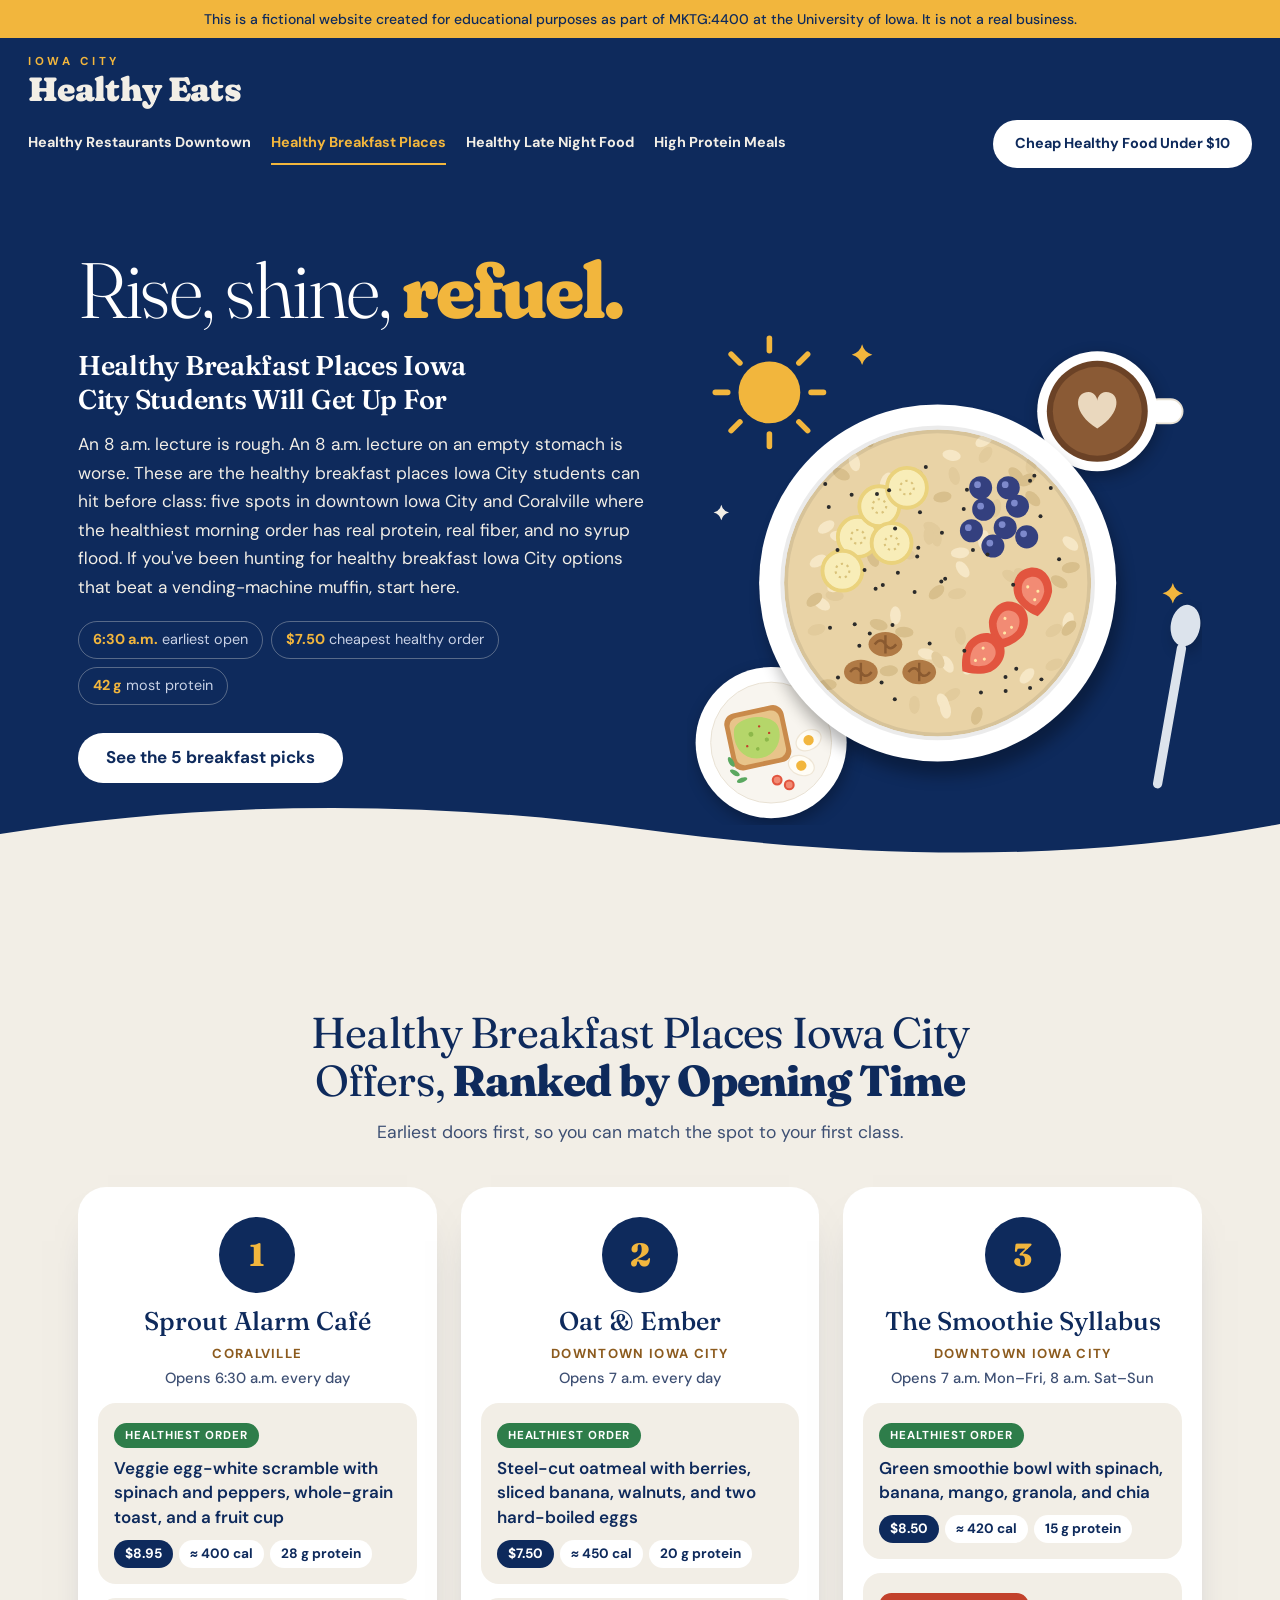
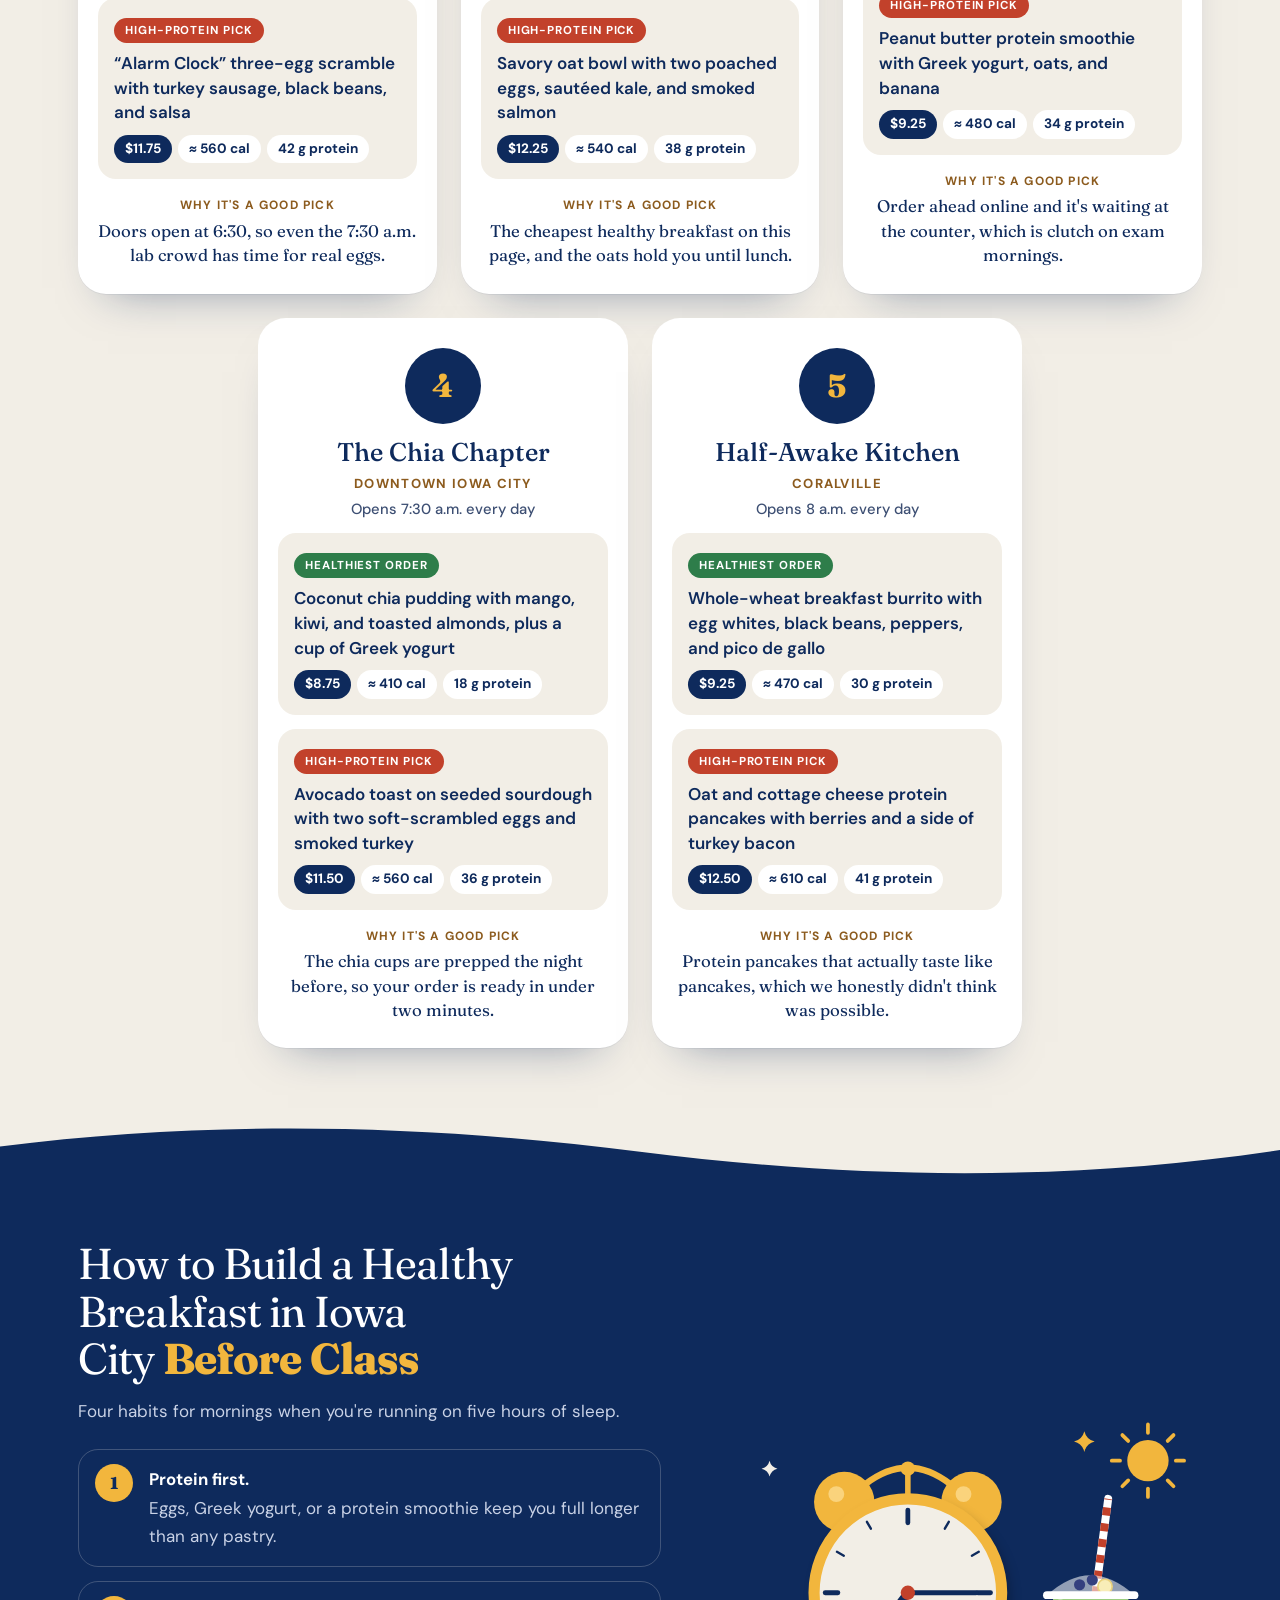
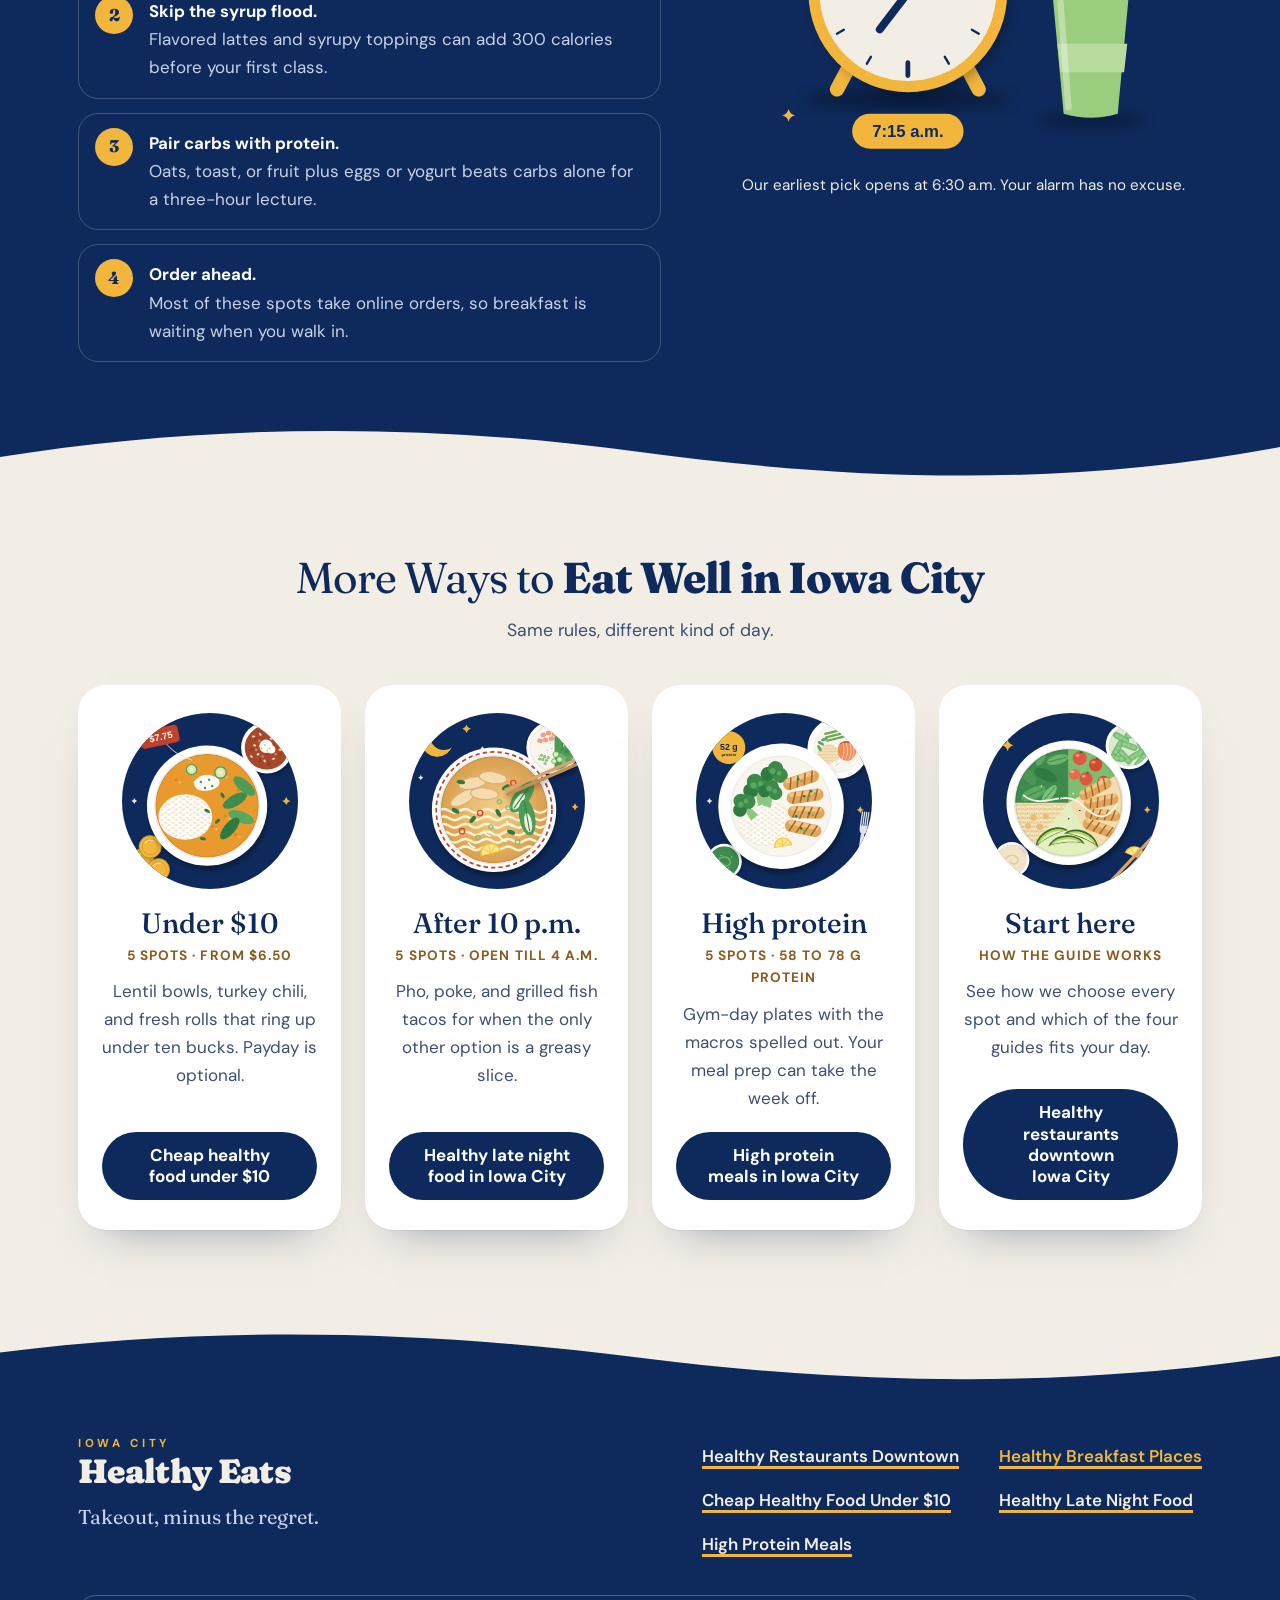
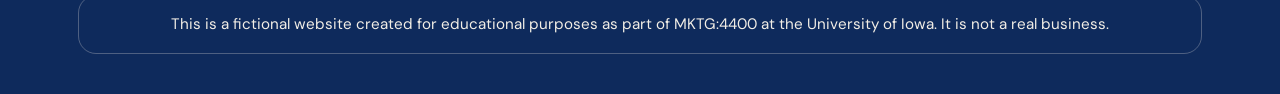
==== breakfast/index.html @ 813e93c5 "Add healthy breakfast guide as the site's fifth page Add /breakfast/, a guide to five new invented b" ====
<!DOCTYPE html>
<html lang="en">
<head>
  <meta charset="utf-8">
  <meta name="viewport" content="width=device-width, initial-scale=1">
  <title>Healthy Breakfast Places Iowa City: 5 Morning Picks</title>
  <meta name="description" content="Healthy breakfast places Iowa City students love: 5 downtown and Coralville spots with the healthiest morning order, price, calories, and a protein pick.">
  <link rel="canonical" href="https://r5ffi.github.io/breakfast/">
  <link rel="icon" href="../images/favicon.svg" type="image/svg+xml">
  <link rel="preconnect" href="https://fonts.googleapis.com">
  <link rel="preconnect" href="https://fonts.gstatic.com" crossorigin>
  <link rel="stylesheet" href="https://fonts.googleapis.com/css2?family=DM+Sans:opsz,wght@9..40,400..700&amp;family=Fraunces:opsz,wght,SOFT@9..144,300..900,0..100&amp;display=swap">
  <link rel="stylesheet" href="../css/style.css">
</head>
<body>
  <div class="notice" role="note">
    <div class="wrap">
      <p>This is a fictional website created for educational purposes as part of MKTG:4400 at the University of Iowa. It is not a real business.</p>
    </div>
  </div>

  <a class="skip-link" href="#main">Skip to main content</a>

  <header class="site-header">
    <div class="wrap wrap-wide header-inner">
      <div class="wordmark"><span class="wordmark-top">Iowa City</span> <span class="wordmark-main">Healthy Eats</span></div>
      <nav class="main-nav" aria-label="Main">
        <ul>
          <li><a href="../">Healthy Restaurants Downtown</a></li>
          <li><a href="./" aria-current="page">Healthy Breakfast Places</a></li>
          <li><a href="../late-night/">Healthy Late Night Food</a></li>
          <li><a href="../high-protein/">High Protein Meals</a></li>
          <li class="nav-cta"><a href="../under-10/">Cheap Healthy Food Under $10</a></li>
        </ul>
      </nav>
    </div>
  </header>

  <main id="main">
    <section class="hero">
      <div class="wrap hero-grid">
        <div>
          <div class="punch">Rise, shine, <strong>refuel.</strong></div>
          <h1>Healthy Breakfast Places Iowa City Students Will Get Up For</h1>
          <p class="lede">An 8 a.m. lecture is rough. An 8 a.m. lecture on an empty stomach is worse. These are the healthy breakfast places Iowa City students can hit before class: five spots in downtown Iowa City and Coralville where the healthiest morning order has real protein, real fiber, and no syrup flood. If you've been hunting for healthy breakfast Iowa City options that beat a vending-machine muffin, start here.</p>
          <ul class="glance">
            <li><strong>6:30 a.m.</strong> earliest open</li>
            <li><strong>$7.50</strong> cheapest healthy order</li>
            <li><strong>42 g</strong> most protein</li>
          </ul>
          <a class="btn btn-light" href="#picks">See the 5 breakfast picks</a>
        </div>
        <div class="hero-art">
          <img src="../images/breakfast-oat-bowl.svg" width="600" height="600" alt="Illustrated oatmeal bowl topped with blueberries, banana, and strawberries next to avocado toast and a latte, a typical order at healthy breakfast places in Iowa City">
        </div>
      </div>
    </section>

    <section class="section" id="picks" aria-labelledby="list-title">
      <div class="wrap">
        <div class="section-head">
          <h2 id="list-title">Healthy Breakfast Places Iowa City Offers, <span>Ranked by Opening Time</span></h2>
          <p>Earliest doors first, so you can match the spot to your first class.</p>
        </div>
        <ol class="spots" role="list">
          <li>
            <article class="spot" id="sprout-alarm-cafe">
              <div class="spot-top">
                <span class="spot-rank" aria-hidden="true">1</span>
                <h3>Sprout Alarm Caf&eacute;</h3>
                <p class="spot-where">Coralville</p>
                <p class="spot-hours">Opens 6:30 a.m. every day</p>
              </div>
              <div class="order">
                <p class="order-label">Healthiest order</p>
                <p class="order-name">Veggie egg-white scramble with spinach and peppers, whole-grain toast, and a fruit cup</p>
                <ul class="stats">
                  <li class="price">$8.95</li>
                  <li>&asymp; 400 cal</li>
                  <li>28 g protein</li>
                </ul>
              </div>
              <div class="order order-protein">
                <p class="order-label">High-protein pick</p>
                <p class="order-name">&ldquo;Alarm Clock&rdquo; three-egg scramble with turkey sausage, black beans, and salsa</p>
                <ul class="stats">
                  <li class="price">$11.75</li>
                  <li>&asymp; 560 cal</li>
                  <li>42 g protein</li>
                </ul>
              </div>
              <p class="spot-why"><strong>Why it's a good pick</strong> Doors open at 6:30, so even the 7:30 a.m. lab crowd has time for real eggs.</p>
            </article>
          </li>
          <li>
            <article class="spot" id="oat-and-ember">
              <div class="spot-top">
                <span class="spot-rank" aria-hidden="true">2</span>
                <h3>Oat &amp; Ember</h3>
                <p class="spot-where">Downtown Iowa City</p>
                <p class="spot-hours">Opens 7 a.m. every day</p>
              </div>
              <div class="order">
                <p class="order-label">Healthiest order</p>
                <p class="order-name">Steel-cut oatmeal with berries, sliced banana, walnuts, and two hard-boiled eggs</p>
                <ul class="stats">
                  <li class="price">$7.50</li>
                  <li>&asymp; 450 cal</li>
                  <li>20 g protein</li>
                </ul>
              </div>
              <div class="order order-protein">
                <p class="order-label">High-protein pick</p>
                <p class="order-name">Savory oat bowl with two poached eggs, saut&eacute;ed kale, and smoked salmon</p>
                <ul class="stats">
                  <li class="price">$12.25</li>
                  <li>&asymp; 540 cal</li>
                  <li>38 g protein</li>
                </ul>
              </div>
              <p class="spot-why"><strong>Why it's a good pick</strong> The cheapest healthy breakfast on this page, and the oats hold you until lunch.</p>
            </article>
          </li>
          <li>
            <article class="spot" id="the-smoothie-syllabus">
              <div class="spot-top">
                <span class="spot-rank" aria-hidden="true">3</span>
                <h3>The Smoothie Syllabus</h3>
                <p class="spot-where">Downtown Iowa City</p>
                <p class="spot-hours">Opens 7 a.m. Mon&ndash;Fri, 8 a.m. Sat&ndash;Sun</p>
              </div>
              <div class="order">
                <p class="order-label">Healthiest order</p>
                <p class="order-name">Green smoothie bowl with spinach, banana, mango, granola, and chia</p>
                <ul class="stats">
                  <li class="price">$8.50</li>
                  <li>&asymp; 420 cal</li>
                  <li>15 g protein</li>
                </ul>
              </div>
              <div class="order order-protein">
                <p class="order-label">High-protein pick</p>
                <p class="order-name">Peanut butter protein smoothie with Greek yogurt, oats, and banana</p>
                <ul class="stats">
                  <li class="price">$9.25</li>
                  <li>&asymp; 480 cal</li>
                  <li>34 g protein</li>
                </ul>
              </div>
              <p class="spot-why"><strong>Why it's a good pick</strong> Order ahead online and it's waiting at the counter, which is clutch on exam mornings.</p>
            </article>
          </li>
          <li>
            <article class="spot" id="the-chia-chapter">
              <div class="spot-top">
                <span class="spot-rank" aria-hidden="true">4</span>
                <h3>The Chia Chapter</h3>
                <p class="spot-where">Downtown Iowa City</p>
                <p class="spot-hours">Opens 7:30 a.m. every day</p>
              </div>
              <div class="order">
                <p class="order-label">Healthiest order</p>
                <p class="order-name">Coconut chia pudding with mango, kiwi, and toasted almonds, plus a cup of Greek yogurt</p>
                <ul class="stats">
                  <li class="price">$8.75</li>
                  <li>&asymp; 410 cal</li>
                  <li>18 g protein</li>
                </ul>
              </div>
              <div class="order order-protein">
                <p class="order-label">High-protein pick</p>
                <p class="order-name">Avocado toast on seeded sourdough with two soft-scrambled eggs and smoked turkey</p>
                <ul class="stats">
                  <li class="price">$11.50</li>
                  <li>&asymp; 560 cal</li>
                  <li>36 g protein</li>
                </ul>
              </div>
              <p class="spot-why"><strong>Why it's a good pick</strong> The chia cups are prepped the night before, so your order is ready in under two minutes.</p>
            </article>
          </li>
          <li>
            <article class="spot" id="half-awake-kitchen">
              <div class="spot-top">
                <span class="spot-rank" aria-hidden="true">5</span>
                <h3>Half-Awake Kitchen</h3>
                <p class="spot-where">Coralville</p>
                <p class="spot-hours">Opens 8 a.m. every day</p>
              </div>
              <div class="order">
                <p class="order-label">Healthiest order</p>
                <p class="order-name">Whole-wheat breakfast burrito with egg whites, black beans, peppers, and pico de gallo</p>
                <ul class="stats">
                  <li class="price">$9.25</li>
                  <li>&asymp; 470 cal</li>
                  <li>30 g protein</li>
                </ul>
              </div>
              <div class="order order-protein">
                <p class="order-label">High-protein pick</p>
                <p class="order-name">Oat and cottage cheese protein pancakes with berries and a side of turkey bacon</p>
                <ul class="stats">
                  <li class="price">$12.50</li>
                  <li>&asymp; 610 cal</li>
                  <li>41 g protein</li>
                </ul>
              </div>
              <p class="spot-why"><strong>Why it's a good pick</strong> Protein pancakes that actually taste like pancakes, which we honestly didn't think was possible.</p>
            </article>
          </li>
        </ol>
      </div>
    </section>

    <section class="section section-navy" aria-labelledby="tips-title">
      <div class="wrap tips-grid">
        <div>
          <h2 id="tips-title">How to Build a Healthy Breakfast in Iowa City <span>Before Class</span></h2>
          <p>Four habits for mornings when you're running on five hours of sleep.</p>
          <ol class="tip-list">
            <li><strong>Protein first.</strong> Eggs, Greek yogurt, or a protein smoothie keep you full longer than any pastry.</li>
            <li><strong>Skip the syrup flood.</strong> Flavored lattes and syrupy toppings can add 300 calories before your first class.</li>
            <li><strong>Pair carbs with protein.</strong> Oats, toast, or fruit plus eggs or yogurt beats carbs alone for a three-hour lecture.</li>
            <li><strong>Order ahead.</strong> Most of these spots take online orders, so breakfast is waiting when you walk in.</li>
          </ol>
        </div>
        <figure class="tips-art">
          <img src="../images/breakfast-alarm-clock.svg" width="600" height="450" alt="Illustrated alarm clock reading 7:15 a.m. next to a green smoothie, showing that a healthy breakfast in Iowa City fits before an early class">
          <figcaption>Our earliest pick opens at 6:30 a.m. Your alarm has no excuse.</figcaption>
        </figure>
      </div>
    </section>

    <section class="section" aria-labelledby="more-title">
      <div class="wrap">
        <div class="section-head">
          <h2 id="more-title">More Ways to <span>Eat Well in Iowa City</span></h2>
          <p>Same rules, different kind of day.</p>
        </div>
        <ul class="card-row">
          <li class="place-card">
            <div class="card-circle"><img src="../images/under-10-lentil-bowl.svg" width="600" height="600" alt="Illustrated red lentil bowl and turkey chili with a $7.75 price tag, from the guide to cheap healthy food in Iowa City"></div>
            <h3>Under $10</h3>
            <p class="place-detail">5 spots &middot; from $6.50</p>
            <p>Lentil bowls, turkey chili, and fresh rolls that ring up under ten bucks. Payday is optional.</p>
            <a class="btn btn-navy" href="../under-10/">Cheap healthy food under $10</a>
          </li>
          <li class="place-card">
            <div class="card-circle"><img src="../images/late-night-pho-bowl.svg" width="600" height="600" alt="Illustrated bowl of chicken pho under a crescent moon, from the guide to healthy late night food in Iowa City"></div>
            <h3>After 10 p.m.</h3>
            <p class="place-detail">5 spots &middot; open till 4 a.m.</p>
            <p>Pho, poke, and grilled fish tacos for when the only other option is a greasy slice.</p>
            <a class="btn btn-navy" href="../late-night/">Healthy late night food in Iowa City</a>
          </li>
          <li class="place-card">
            <div class="card-circle"><img src="../images/high-protein-chicken-plate.svg" width="600" height="600" alt="Illustrated plate of grilled chicken, rice, and broccoli, from the guide to high protein meals in Iowa City"></div>
            <h3>High protein</h3>
            <p class="place-detail">5 spots &middot; 58 to 78 g protein</p>
            <p>Gym-day plates with the macros spelled out. Your meal prep can take the week off.</p>
            <a class="btn btn-navy" href="../high-protein/">High protein meals in Iowa City</a>
          </li>
          <li class="place-card">
            <div class="card-circle"><img src="../images/home-healthy-bowls.svg" width="600" height="600" alt="Illustrated grain bowl with greens, grilled chicken, and avocado, from the guide to healthy restaurants downtown Iowa City"></div>
            <h3>Start here</h3>
            <p class="place-detail">How the guide works</p>
            <p>See how we choose every spot and which of the four guides fits your day.</p>
            <a class="btn btn-navy" href="../">Healthy restaurants downtown Iowa City</a>
          </li>
        </ul>
      </div>
    </section>
  </main>

  <footer class="site-footer">
    <div class="wrap">
      <div class="footer-top">
        <div>
          <div class="wordmark"><span class="wordmark-top">Iowa City</span> <span class="wordmark-main">Healthy Eats</span></div>
          <p class="footer-tagline">Takeout, minus the regret.</p>
        </div>
        <nav class="footer-nav" aria-label="Footer">
          <ul>
            <li><a href="../">Healthy Restaurants Downtown</a></li>
            <li><a href="./" aria-current="page">Healthy Breakfast Places</a></li>
            <li><a href="../under-10/">Cheap Healthy Food Under $10</a></li>
            <li><a href="../late-night/">Healthy Late Night Food</a></li>
            <li><a href="../high-protein/">High Protein Meals</a></li>
          </ul>
        </nav>
      </div>
      <p class="footer-notice">This is a fictional website created for educational purposes as part of MKTG:4400 at the University of Iowa. It is not a real business.</p>
    </div>
  </footer>
</body>
</html>
---- css/style.css ----
/* Iowa City Healthy Eats: one shared stylesheet for every page */

:root {
  --navy: #0E2A5C;
  --navy-hover: #1B3F7E;
  --cream: #F2EEE6;
  --white: #FFFFFF;
  --gold: #F2B63D;
  --tan: #8C5B1E;
  --green: #2E7D4A;
  --tomato: #C2412B;
  --ink-soft: #3D4F73;
  --on-navy-soft: #C9D2E6;
  --serif: "Fraunces", Georgia, "Times New Roman", serif;
  --sans: "DM Sans", system-ui, -apple-system, "Segoe UI", Roboto, Arial, sans-serif;
  --wave: clamp(28px, 5vw, 64px);
  --overlap: clamp(48px, 8vw, 110px);
  --card-shadow: 0 1px 0 rgba(14, 42, 92, 0.06), 0 24px 44px -30px rgba(14, 42, 92, 0.5);
  --wave-down: url("data:image/svg+xml,%3Csvg xmlns='http://www.w3.org/2000/svg' viewBox='0 0 1440 80' preserveAspectRatio='none'%3E%3Cpath d='M0 46 C240 6 480 6 720 40 S1200 82 1440 34 V80 H0 Z'/%3E%3C/svg%3E");
  --wave-up: url("data:image/svg+xml,%3Csvg xmlns='http://www.w3.org/2000/svg' viewBox='0 0 1440 80' preserveAspectRatio='none'%3E%3Cpath d='M0 0 H1440 V40 C1200 78 960 74 720 42 S240 4 0 36 Z'/%3E%3C/svg%3E");
  color-scheme: light;
}

*,
*::before,
*::after {
  box-sizing: border-box;
}

html {
  -webkit-text-size-adjust: 100%;
  text-size-adjust: 100%;
  scroll-behavior: smooth;
}

body {
  margin: 0;
  background: var(--cream);
  color: var(--navy);
  font-family: var(--sans);
  font-size: 1.0625rem;
  line-height: 1.65;
  overflow-wrap: break-word;
}

img {
  display: block;
  max-width: 100%;
  height: auto;
}

a {
  color: var(--navy);
  text-decoration-color: var(--gold);
  text-decoration-thickness: 3px;
  text-underline-offset: 4px;
}

:focus-visible {
  outline: 3px solid var(--navy);
  outline-offset: 3px;
  border-radius: 8px;
}

.site-header :focus-visible,
.hero :focus-visible,
.section-navy :focus-visible,
.site-footer :focus-visible {
  outline-color: var(--gold);
}

h1,
h2,
h3 {
  margin: 0;
  text-wrap: balance;
}

h2 {
  margin-bottom: 14px;
  font-family: var(--serif);
  font-size: clamp(1.85rem, 3.8vw, 2.7rem);
  font-weight: 400;
  line-height: 1.1;
  letter-spacing: -0.02em;
}

h2 span {
  font-weight: 800;
}

p {
  margin: 0 0 1rem;
}

.wrap {
  width: 100%;
  max-width: 1180px;
  margin: 0 auto;
  padding: 0 16px;
}

.wrap-wide {
  max-width: 1400px;
}

@media (min-width: 640px) {
  .wrap {
    padding: 0 28px;
  }
}

.skip-link {
  position: absolute;
  top: -200px;
  left: 16px;
  z-index: 10;
  padding: 10px 18px;
  border-radius: 999px;
  background: var(--white);
  color: var(--navy);
  font-weight: 700;
  text-decoration: none;
}

.skip-link:focus {
  top: 12px;
}

/* Fictional-site notice */

.notice {
  background: var(--gold);
  color: var(--navy);
}

.notice p {
  margin: 0;
  padding: 9px 0;
  font-size: 0.875rem;
  font-weight: 500;
  line-height: 1.45;
  text-align: center;
}

/* Header: wordmark, simple menu, one standout button */

.site-header {
  background: var(--navy);
  color: var(--cream);
}

.header-inner {
  display: flex;
  flex-wrap: wrap;
  align-items: center;
  justify-content: space-between;
  gap: 14px 32px;
  padding-top: 18px;
  padding-bottom: 18px;
}

.wordmark {
  display: flex;
  flex-direction: column;
  line-height: 1;
}

.wordmark-top {
  margin-bottom: 5px;
  color: var(--gold);
  font-size: 0.72rem;
  font-weight: 700;
  letter-spacing: 0.32em;
  text-transform: uppercase;
}

.wordmark-main {
  color: var(--cream);
  font-family: var(--serif);
  font-size: clamp(1.75rem, 3.6vw, 2.1rem);
  font-weight: 900;
  font-variation-settings: "SOFT" 100;
  letter-spacing: -0.02em;
}

.main-nav {
  flex: 1 1 auto;
}

.main-nav ul {
  display: flex;
  flex-wrap: wrap;
  align-items: center;
  gap: 4px 20px;
  margin: 0;
  padding: 0;
  list-style: none;
}

.main-nav a {
  display: inline-block;
  padding: 8px 0;
  border-bottom: 2px solid transparent;
  color: var(--cream);
  font-size: 0.9rem;
  font-weight: 700;
  text-decoration: none;
}

.main-nav .nav-cta {
  margin-left: auto;
}

.main-nav a:hover,
.main-nav a[aria-current="page"] {
  border-bottom-color: var(--gold);
  color: var(--gold);
}

.main-nav .nav-cta a {
  padding: 12px 22px;
  border: 0;
  border-radius: 999px;
  background: var(--white);
  color: var(--navy);
}

.main-nav .nav-cta a:hover,
.main-nav .nav-cta a[aria-current="page"] {
  background: var(--gold);
  color: var(--navy);
}

@media (max-width: 639px) {
  .main-nav {
    width: 100%;
  }

  .main-nav ul {
    display: grid;
    grid-template-columns: repeat(2, minmax(0, 1fr));
    gap: 0 16px;
  }

  .main-nav a {
    font-size: 0.88rem;
    line-height: 1.3;
  }

  .main-nav .nav-cta {
    grid-column: 1 / -1;
    margin-top: 8px;
    margin-left: 0;
  }

  .main-nav .nav-cta a {
    display: block;
    text-align: center;
  }
}

/* Buttons */

.btn {
  display: inline-flex;
  align-items: center;
  justify-content: center;
  min-height: 50px;
  padding: 13px 28px;
  border-radius: 999px;
  font-weight: 700;
  line-height: 1.25;
  text-align: center;
  text-decoration: none;
  text-wrap: balance;
  transition: transform 0.15s ease, background-color 0.15s ease;
}

.btn:hover {
  transform: translateY(-2px);
}

.btn-light {
  background: var(--white);
  color: var(--navy);
}

.btn-light:hover {
  background: var(--gold);
  color: var(--navy);
}

.btn-navy {
  background: var(--navy);
  color: var(--white);
}

.btn-navy:hover {
  background: var(--navy-hover);
  color: var(--white);
}

/* Navy bands with wavy edges */

.hero,
.section-navy,
.site-footer {
  position: relative;
  background: var(--navy);
  color: var(--cream);
}

.hero::after,
.section-navy::after,
.section-navy::before,
.site-footer::before {
  content: "";
  position: absolute;
  right: 0;
  left: 0;
  height: calc(var(--wave) + 4px);
  background: var(--cream);
  pointer-events: none;
}

.hero::after,
.section-navy::after {
  bottom: -4px;
  -webkit-mask: var(--wave-down) center bottom / 100% 100% no-repeat;
  mask: var(--wave-down) center bottom / 100% 100% no-repeat;
}

.section-navy::before,
.site-footer::before {
  top: -4px;
  -webkit-mask: var(--wave-up) center top / 100% 100% no-repeat;
  mask: var(--wave-up) center top / 100% 100% no-repeat;
}

/* Hero */

.hero {
  padding: 40px 0 calc(var(--wave) + 12px);
}

.hero-grid {
  display: grid;
  gap: 28px;
  align-items: center;
}

@media (min-width: 900px) {
  .hero {
    padding-top: 64px;
  }

  .hero-grid {
    grid-template-columns: minmax(0, 1.05fr) minmax(0, 0.95fr);
    gap: 40px;
  }
}

.punch {
  margin-bottom: 18px;
  color: var(--white);
  font-family: var(--serif);
  font-size: clamp(2.6rem, 7vw, 4.9rem);
  font-weight: 300;
  line-height: 1.02;
  letter-spacing: -0.03em;
}

.punch strong {
  color: var(--gold);
  font-weight: 800;
  font-variation-settings: "SOFT" 100;
}

.hero h1 {
  margin-bottom: 14px;
  color: var(--white);
  font-family: var(--serif);
  font-size: clamp(1.3rem, 2.4vw, 1.7rem);
  font-weight: 600;
  line-height: 1.25;
  letter-spacing: -0.01em;
}

.lede {
  max-width: 60ch;
  color: var(--cream);
  font-size: 1.08rem;
}

.glance {
  display: flex;
  flex-wrap: wrap;
  gap: 8px;
  margin: 20px 0 28px;
  padding: 0;
  list-style: none;
}

.glance li {
  padding: 6px 14px;
  border: 1px solid rgba(242, 238, 230, 0.32);
  border-radius: 999px;
  color: var(--on-navy-soft);
  font-size: 0.9rem;
}

.glance strong {
  color: var(--gold);
}

.hero-art {
  position: relative;
  z-index: 2;
  margin-bottom: calc(-1 * var(--overlap));
}

.hero-art img {
  width: 100%;
  max-width: 560px;
  margin: 0 auto;
}

.hero + .section {
  padding-top: calc(48px + var(--overlap));
}

/* Sections */

.section {
  padding: 72px 0;
}

.section-navy {
  padding: calc(var(--wave) + 56px) 0;
}

.section-head {
  max-width: 780px;
  margin: 0 auto 40px;
  text-align: center;
}

.section-head p {
  margin: 0;
  color: var(--ink-soft);
  font-size: 1.1rem;
}

.section-navy h2 {
  color: var(--white);
}

.section-navy h2 span {
  color: var(--gold);
}

.section-navy .section-head p,
.section-navy p {
  color: var(--on-navy-soft);
}

/* Location-style cards */

.card-row,
.spots {
  display: flex;
  flex-wrap: wrap;
  justify-content: center;
  gap: 24px;
  margin: 0;
  padding: 0;
  list-style: none;
}

.place-card {
  display: flex;
  flex: 1 1 240px;
  flex-direction: column;
  align-items: center;
  max-width: 340px;
  padding: 28px 24px 30px;
  border-radius: 28px;
  background: var(--white);
  text-align: center;
  box-shadow: var(--card-shadow);
}

.card-circle {
  width: 176px;
  height: 176px;
  margin-bottom: 18px;
  overflow: hidden;
  border-radius: 50%;
  background: var(--navy);
}

.card-circle img {
  width: 100%;
  height: 100%;
  object-fit: cover;
}

.place-card h3 {
  font-family: var(--serif);
  font-size: 1.75rem;
  font-weight: 500;
  line-height: 1.15;
}

.place-detail {
  margin: 6px 0 0;
  color: var(--tan);
  font-size: 0.85rem;
  font-weight: 700;
  letter-spacing: 0.08em;
  text-transform: uppercase;
}

.place-card p:not(.place-detail) {
  margin: 10px 0 20px;
  color: var(--ink-soft);
}

.place-card .btn {
  margin-top: auto;
}

/* Restaurant cards */

.spots > li {
  display: flex;
  flex: 1 1 300px;
  max-width: 370px;
}

.spot {
  display: flex;
  flex-direction: column;
  gap: 14px;
  width: 100%;
  padding: 30px 20px 26px;
  border-radius: 28px;
  background: var(--white);
  box-shadow: var(--card-shadow);
}

.spot-top {
  display: flex;
  flex-direction: column;
  align-items: center;
  text-align: center;
}

.spot-rank {
  display: grid;
  place-items: center;
  width: 76px;
  height: 76px;
  margin-bottom: 14px;
  border-radius: 50%;
  background: var(--navy);
  color: var(--gold);
  font-family: var(--serif);
  font-size: 2rem;
  font-weight: 800;
  line-height: 1;
}

.spot h3 {
  font-family: var(--serif);
  font-size: 1.6rem;
  font-weight: 500;
  line-height: 1.15;
}

.spot-where {
  margin: 6px 0 0;
  color: var(--tan);
  font-size: 0.82rem;
  font-weight: 700;
  letter-spacing: 0.1em;
  text-transform: uppercase;
}

.spot-hours {
  margin: 4px 0 0;
  color: var(--ink-soft);
  font-size: 0.92rem;
  font-weight: 500;
  line-height: 1.4;
}

.order {
  padding: 16px;
  border-radius: 18px;
  background: var(--cream);
}

.order-label {
  display: inline-block;
  margin: 0 0 8px;
  padding: 3px 11px;
  border-radius: 999px;
  background: var(--green);
  color: var(--white);
  font-size: 0.72rem;
  font-weight: 700;
  letter-spacing: 0.08em;
  text-transform: uppercase;
}

.order-protein .order-label {
  background: var(--tomato);
}

.order-name {
  margin: 0 0 10px;
  font-weight: 600;
  line-height: 1.45;
}

.stats {
  display: flex;
  flex-wrap: wrap;
  gap: 6px;
  margin: 0;
  padding: 0;
  list-style: none;
}

.stats li {
  padding: 3px 11px;
  border-radius: 999px;
  background: var(--white);
  font-size: 0.85rem;
  font-weight: 700;
  white-space: nowrap;
}

.stats .price {
  background: var(--navy);
  color: var(--white);
}

.spot-why {
  margin: 4px 0 0;
  font-family: var(--serif);
  font-size: 1.05rem;
  line-height: 1.45;
  text-align: center;
}

.spot-why strong {
  display: block;
  margin-bottom: 4px;
  color: var(--tan);
  font-family: var(--sans);
  font-size: 0.75rem;
  letter-spacing: 0.1em;
  text-transform: uppercase;
}

/* Home: steps */

.steps {
  display: grid;
  gap: 18px;
  margin: 0;
  padding: 0;
  list-style: none;
  counter-reset: step;
}

@media (min-width: 720px) {
  .steps {
    grid-template-columns: repeat(2, minmax(0, 1fr));
  }
}

@media (min-width: 1080px) {
  .steps {
    grid-template-columns: repeat(4, minmax(0, 1fr));
  }
}

.steps li {
  padding: 26px 22px;
  border: 1px solid rgba(242, 238, 230, 0.22);
  border-radius: 24px;
  color: var(--on-navy-soft);
  counter-increment: step;
}

.steps li::before {
  content: "0" counter(step);
  display: block;
  margin-bottom: 12px;
  color: var(--gold);
  font-family: var(--serif);
  font-size: 2.6rem;
  font-weight: 800;
  line-height: 1;
}

.step-title {
  display: block;
  margin-bottom: 6px;
  color: var(--white);
  font-family: var(--serif);
  font-size: 1.3rem;
  font-weight: 600;
  line-height: 1.25;
}

/* Home: criteria and map */

.split {
  display: grid;
  gap: 40px;
  align-items: center;
}

@media (min-width: 900px) {
  .split {
    grid-template-columns: minmax(0, 1fr) minmax(0, 1fr);
    gap: 64px;
  }
}

.split > div > p {
  color: var(--ink-soft);
  font-size: 1.1rem;
}

.checklist {
  display: grid;
  gap: 14px;
  margin: 0;
  padding: 0;
  list-style: none;
}

.checklist li {
  position: relative;
  padding-left: 44px;
  color: var(--ink-soft);
}

.checklist strong {
  color: var(--navy);
}

.checklist li::before {
  content: "";
  position: absolute;
  top: 0;
  left: 0;
  width: 30px;
  height: 30px;
  border-radius: 50%;
  background: var(--gold) url("data:image/svg+xml,%3Csvg xmlns='http://www.w3.org/2000/svg' viewBox='0 0 16 16'%3E%3Cpath d='M3.5 8.5l3 3 6-7' fill='none' stroke='%230E2A5C' stroke-width='2.4' stroke-linecap='round' stroke-linejoin='round'/%3E%3C/svg%3E") center / 16px no-repeat;
}

.figure {
  margin: 0;
}

.figure img {
  width: 100%;
  border-radius: 28px;
  box-shadow: var(--card-shadow);
}

.figure figcaption {
  margin-top: 12px;
  color: var(--ink-soft);
  font-size: 0.95rem;
  text-align: center;
}

/* Home: about panel */

.about-panel {
  max-width: 880px;
  margin: 0 auto;
  padding: 36px 24px;
  border-radius: 32px;
  background: var(--white);
  text-align: center;
  box-shadow: var(--card-shadow);
}

@media (min-width: 640px) {
  .about-panel {
    padding: 52px 64px;
  }
}

.about-panel p {
  color: var(--ink-soft);
}

.about-panel p:last-child {
  margin-bottom: 0;
}

.about-panel a {
  color: var(--navy);
  font-weight: 700;
}

/* List pages: tips band */

.tips-grid {
  display: grid;
  gap: 40px;
  align-items: center;
}

@media (min-width: 900px) {
  .tips-grid {
    grid-template-columns: minmax(0, 1.1fr) minmax(0, 0.9fr);
    gap: 64px;
  }
}

.tip-list {
  display: grid;
  gap: 14px;
  margin: 24px 0 0;
  padding: 0;
  list-style: none;
  counter-reset: tip;
}

.tip-list li {
  position: relative;
  padding: 16px 18px 16px 70px;
  border: 1px solid rgba(242, 238, 230, 0.22);
  border-radius: 20px;
  color: var(--on-navy-soft);
  counter-increment: tip;
}

.tip-list li::before {
  content: counter(tip);
  position: absolute;
  top: 14px;
  left: 16px;
  display: grid;
  place-items: center;
  width: 38px;
  height: 38px;
  border-radius: 50%;
  background: var(--gold);
  color: var(--navy);
  font-family: var(--serif);
  font-weight: 800;
}

.tip-list strong {
  display: block;
  color: var(--white);
  font-size: 1.05rem;
}

.tips-art {
  margin: 0;
}

.tips-art img {
  width: 100%;
  max-width: 540px;
  margin: 0 auto;
}

.section-navy .tips-art figcaption {
  margin-top: 10px;
  font-size: 0.95rem;
  text-align: center;
}

/* Footer */

.site-footer {
  margin-top: 24px;
  padding: calc(var(--wave) + 48px) 0 40px;
}

.footer-top {
  display: flex;
  flex-wrap: wrap;
  align-items: flex-start;
  justify-content: space-between;
  gap: 28px;
  margin-bottom: 32px;
}

.footer-tagline {
  margin: 12px 0 0;
  color: var(--on-navy-soft);
  font-family: var(--serif);
  font-size: 1.25rem;
}

.footer-nav ul {
  display: grid;
  gap: 8px;
  margin: 0;
  padding: 0;
  list-style: none;
}

@media (min-width: 640px) {
  .footer-nav ul {
    grid-template-columns: repeat(2, auto);
    gap: 8px 40px;
  }
}

.footer-nav a {
  display: inline-block;
  padding: 4px 0;
  color: var(--cream);
  font-weight: 600;
}

.footer-nav a:hover,
.footer-nav a[aria-current="page"] {
  color: var(--gold);
}

.footer-notice {
  margin: 0;
  padding: 16px 20px;
  border: 1px solid rgba(242, 238, 230, 0.28);
  border-radius: 18px;
  font-size: 0.95rem;
  text-align: center;
}

@media (prefers-reduced-motion: reduce) {
  html {
    scroll-behavior: auto;
  }

  .btn {
    transition: none;
  }

  .btn:hover {
    transform: none;
  }
}
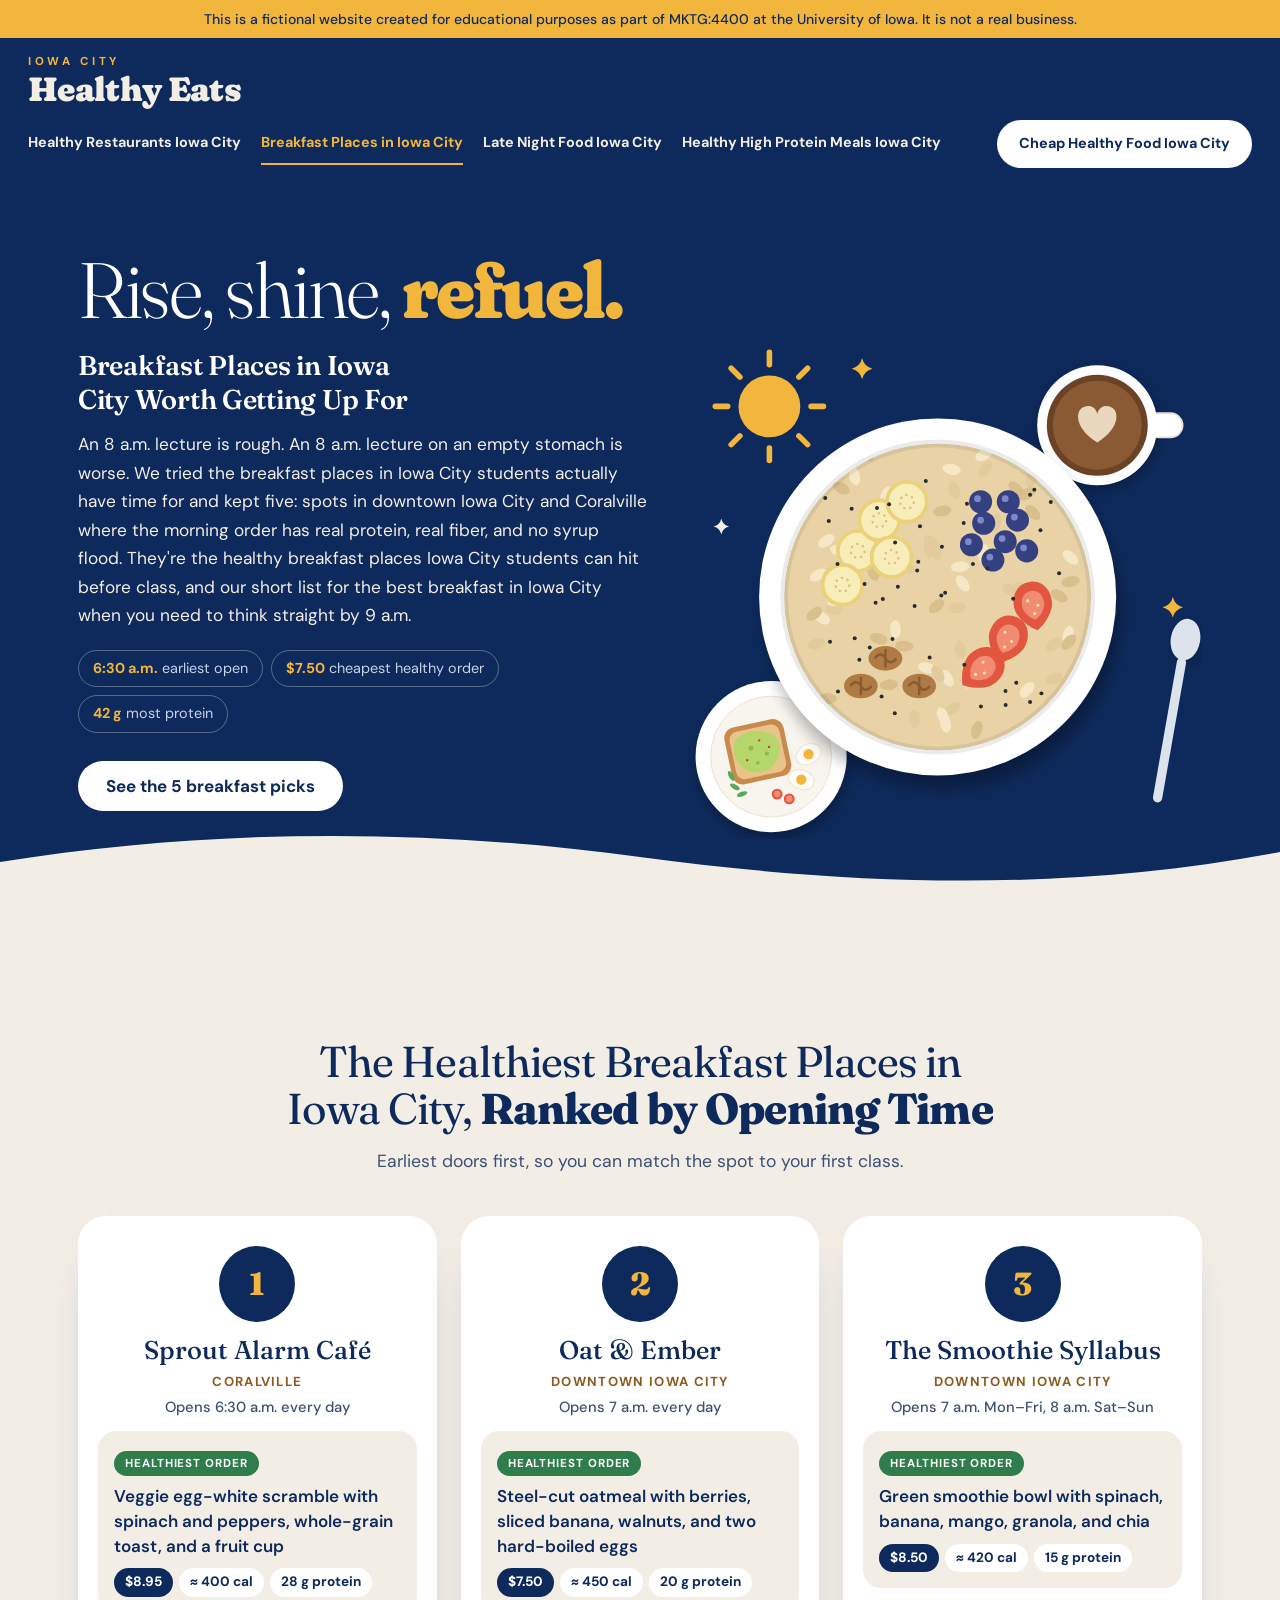
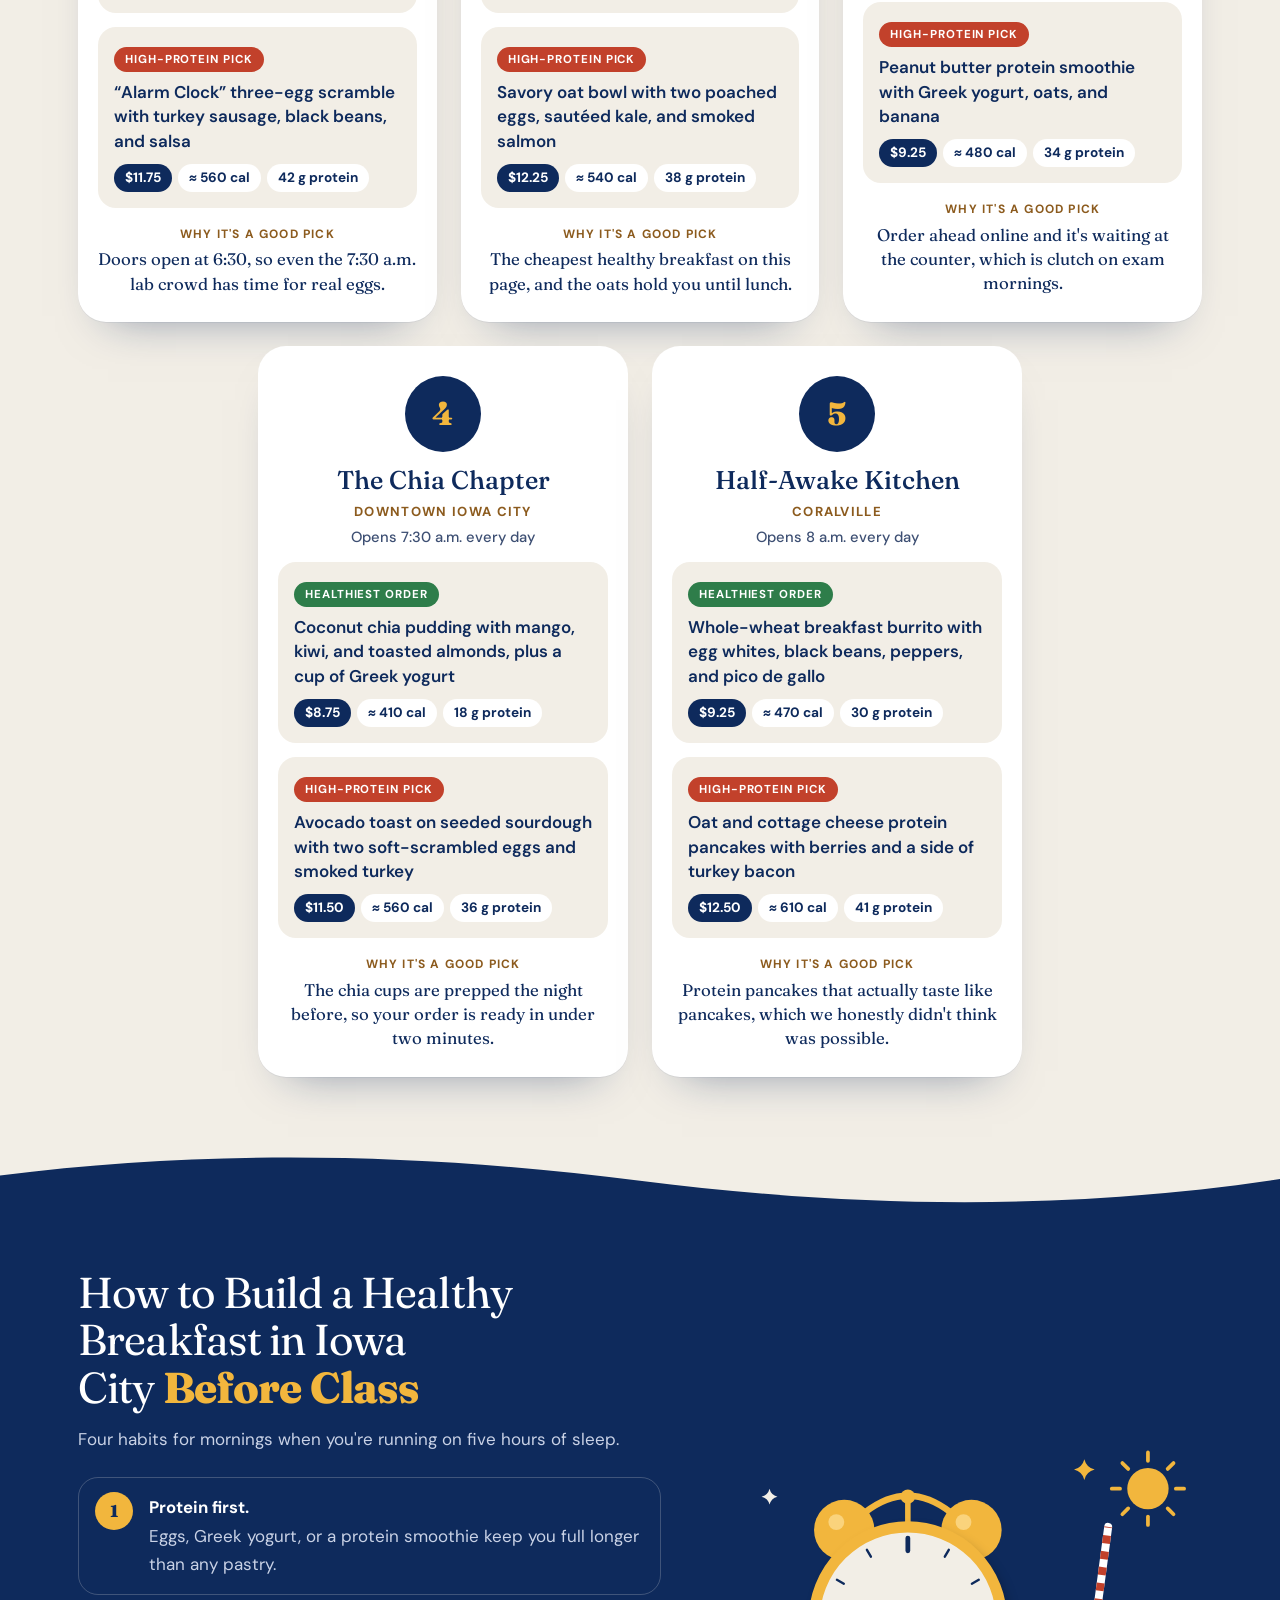
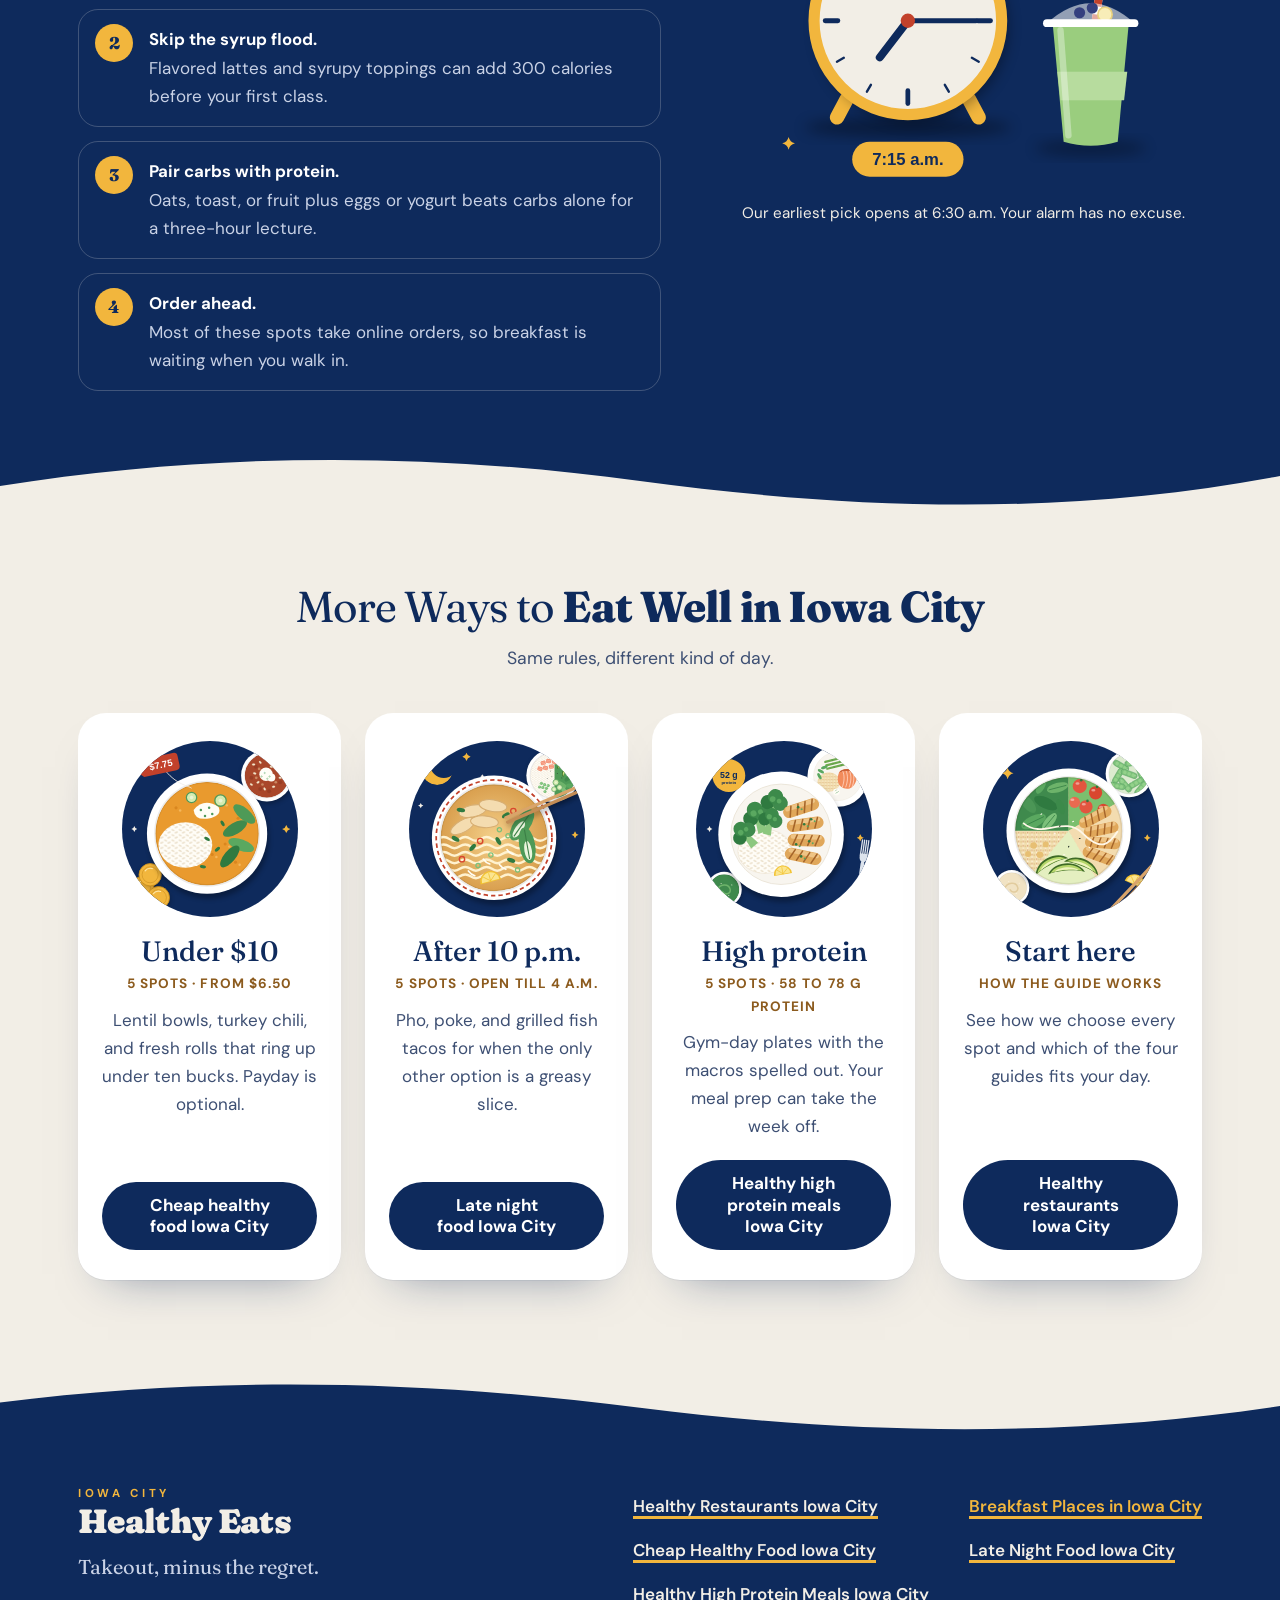
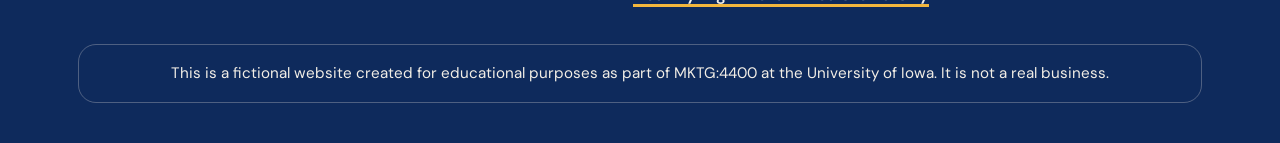
==== commit a43cbbf0: "Update titles, descriptions, headings, link text, and alt text to match keyword research Co-Authored" ====
--- a/breakfast/index.html
+++ b/breakfast/index.html
@@ -3,8 +3,8 @@
 <head>
   <meta charset="utf-8">
   <meta name="viewport" content="width=device-width, initial-scale=1">
-  <title>Healthy Breakfast Places Iowa City: 5 Morning Picks</title>
-  <meta name="description" content="Healthy breakfast places Iowa City students love: 5 downtown and Coralville spots with the healthiest morning order, price, calories, and a protein pick.">
+  <title>Breakfast Places in Iowa City: 5 Healthy Morning Picks</title>
+  <meta name="description" content="Breakfast places in Iowa City that fuel an 8 a.m. class: 5 healthy spots open early, each with the healthiest order, price, calories, and a protein pick.">
   <link rel="canonical" href="https://r5ffi.github.io/breakfast/">
   <link rel="icon" href="../images/favicon.svg" type="image/svg+xml">
   <link rel="preconnect" href="https://fonts.googleapis.com">
@@ -26,11 +26,11 @@
       <div class="wordmark"><span class="wordmark-top">Iowa City</span> <span class="wordmark-main">Healthy Eats</span></div>
       <nav class="main-nav" aria-label="Main">
         <ul>
-          <li><a href="../">Healthy Restaurants Downtown</a></li>
-          <li><a href="./" aria-current="page">Healthy Breakfast Places</a></li>
-          <li><a href="../late-night/">Healthy Late Night Food</a></li>
-          <li><a href="../high-protein/">High Protein Meals</a></li>
-          <li class="nav-cta"><a href="../under-10/">Cheap Healthy Food Under $10</a></li>
+          <li><a href="../">Healthy Restaurants Iowa City</a></li>
+          <li><a href="./" aria-current="page">Breakfast Places in Iowa City</a></li>
+          <li><a href="../late-night/">Late Night Food Iowa City</a></li>
+          <li><a href="../high-protein/">Healthy High Protein Meals Iowa City</a></li>
+          <li class="nav-cta"><a href="../under-10/">Cheap Healthy Food Iowa City</a></li>
         </ul>
       </nav>
     </div>
@@ -41,8 +41,8 @@
       <div class="wrap hero-grid">
         <div>
           <div class="punch">Rise, shine, <strong>refuel.</strong></div>
-          <h1>Healthy Breakfast Places Iowa City Students Will Get Up For</h1>
-          <p class="lede">An 8 a.m. lecture is rough. An 8 a.m. lecture on an empty stomach is worse. These are the healthy breakfast places Iowa City students can hit before class: five spots in downtown Iowa City and Coralville where the healthiest morning order has real protein, real fiber, and no syrup flood. If you've been hunting for healthy breakfast Iowa City options that beat a vending-machine muffin, start here.</p>
+          <h1>Breakfast Places in Iowa City Worth Getting Up For</h1>
+          <p class="lede">An 8 a.m. lecture is rough. An 8 a.m. lecture on an empty stomach is worse. We tried the breakfast places in Iowa City students actually have time for and kept five: spots in downtown Iowa City and Coralville where the morning order has real protein, real fiber, and no syrup flood. They're the healthy breakfast places Iowa City students can hit before class, and our short list for the best breakfast in Iowa City when you need to think straight by 9 a.m.</p>
           <ul class="glance">
             <li><strong>6:30 a.m.</strong> earliest open</li>
             <li><strong>$7.50</strong> cheapest healthy order</li>
@@ -51,7 +51,7 @@
           <a class="btn btn-light" href="#picks">See the 5 breakfast picks</a>
         </div>
         <div class="hero-art">
-          <img src="../images/breakfast-oat-bowl.svg" width="600" height="600" alt="Illustrated oatmeal bowl topped with blueberries, banana, and strawberries next to avocado toast and a latte, a typical order at healthy breakfast places in Iowa City">
+          <img src="../images/breakfast-oat-bowl.svg" width="600" height="600" alt="Oatmeal with blueberries, banana, and strawberries next to avocado toast and a latte at a breakfast place in Iowa City">
         </div>
       </div>
     </section>
@@ -59,7 +59,7 @@
     <section class="section" id="picks" aria-labelledby="list-title">
       <div class="wrap">
         <div class="section-head">
-          <h2 id="list-title">Healthy Breakfast Places Iowa City Offers, <span>Ranked by Opening Time</span></h2>
+          <h2 id="list-title">The Healthiest Breakfast Places in Iowa City, <span>Ranked by Opening Time</span></h2>
           <p>Earliest doors first, so you can match the spot to your first class.</p>
         </div>
         <ol class="spots" role="list">
@@ -225,7 +225,7 @@
           </ol>
         </div>
         <figure class="tips-art">
-          <img src="../images/breakfast-alarm-clock.svg" width="600" height="450" alt="Illustrated alarm clock reading 7:15 a.m. next to a green smoothie, showing that a healthy breakfast in Iowa City fits before an early class">
+          <img src="../images/breakfast-alarm-clock.svg" width="600" height="450" alt="Alarm clock at 7:15 a.m. beside a green smoothie, a quick healthy breakfast before an early Iowa City class">
           <figcaption>Our earliest pick opens at 6:30 a.m. Your alarm has no excuse.</figcaption>
         </figure>
       </div>
@@ -239,32 +239,32 @@
         </div>
         <ul class="card-row">
           <li class="place-card">
-            <div class="card-circle"><img src="../images/under-10-lentil-bowl.svg" width="600" height="600" alt="Illustrated red lentil bowl and turkey chili with a $7.75 price tag, from the guide to cheap healthy food in Iowa City"></div>
+            <div class="card-circle"><img src="../images/under-10-lentil-bowl.svg" width="600" height="600" alt="Red lentil bowl and turkey chili with a $7.75 price tag, from our under-$10 guide"></div>
             <h3>Under $10</h3>
             <p class="place-detail">5 spots &middot; from $6.50</p>
             <p>Lentil bowls, turkey chili, and fresh rolls that ring up under ten bucks. Payday is optional.</p>
-            <a class="btn btn-navy" href="../under-10/">Cheap healthy food under $10</a>
-          </li>
-          <li class="place-card">
-            <div class="card-circle"><img src="../images/late-night-pho-bowl.svg" width="600" height="600" alt="Illustrated bowl of chicken pho under a crescent moon, from the guide to healthy late night food in Iowa City"></div>
+            <a class="btn btn-navy" href="../under-10/">Cheap healthy food Iowa City</a>
+          </li>
+          <li class="place-card">
+            <div class="card-circle"><img src="../images/late-night-pho-bowl.svg" width="600" height="600" alt="Bowl of chicken pho under a crescent moon, from our late-night guide"></div>
             <h3>After 10 p.m.</h3>
             <p class="place-detail">5 spots &middot; open till 4 a.m.</p>
             <p>Pho, poke, and grilled fish tacos for when the only other option is a greasy slice.</p>
-            <a class="btn btn-navy" href="../late-night/">Healthy late night food in Iowa City</a>
-          </li>
-          <li class="place-card">
-            <div class="card-circle"><img src="../images/high-protein-chicken-plate.svg" width="600" height="600" alt="Illustrated plate of grilled chicken, rice, and broccoli, from the guide to high protein meals in Iowa City"></div>
+            <a class="btn btn-navy" href="../late-night/">Late night food Iowa City</a>
+          </li>
+          <li class="place-card">
+            <div class="card-circle"><img src="../images/high-protein-chicken-plate.svg" width="600" height="600" alt="Plate of grilled chicken, rice, and broccoli, from our high-protein guide"></div>
             <h3>High protein</h3>
             <p class="place-detail">5 spots &middot; 58 to 78 g protein</p>
             <p>Gym-day plates with the macros spelled out. Your meal prep can take the week off.</p>
-            <a class="btn btn-navy" href="../high-protein/">High protein meals in Iowa City</a>
-          </li>
-          <li class="place-card">
-            <div class="card-circle"><img src="../images/home-healthy-bowls.svg" width="600" height="600" alt="Illustrated grain bowl with greens, grilled chicken, and avocado, from the guide to healthy restaurants downtown Iowa City"></div>
+            <a class="btn btn-navy" href="../high-protein/">Healthy high protein meals Iowa City</a>
+          </li>
+          <li class="place-card">
+            <div class="card-circle"><img src="../images/home-healthy-bowls.svg" width="600" height="600" alt="Grain bowl with greens, grilled chicken, and avocado, from our guide to eating well in Iowa City"></div>
             <h3>Start here</h3>
             <p class="place-detail">How the guide works</p>
             <p>See how we choose every spot and which of the four guides fits your day.</p>
-            <a class="btn btn-navy" href="../">Healthy restaurants downtown Iowa City</a>
+            <a class="btn btn-navy" href="../">Healthy restaurants Iowa City</a>
           </li>
         </ul>
       </div>
@@ -280,11 +280,11 @@
         </div>
         <nav class="footer-nav" aria-label="Footer">
           <ul>
-            <li><a href="../">Healthy Restaurants Downtown</a></li>
-            <li><a href="./" aria-current="page">Healthy Breakfast Places</a></li>
-            <li><a href="../under-10/">Cheap Healthy Food Under $10</a></li>
-            <li><a href="../late-night/">Healthy Late Night Food</a></li>
-            <li><a href="../high-protein/">High Protein Meals</a></li>
+            <li><a href="../">Healthy Restaurants Iowa City</a></li>
+            <li><a href="./" aria-current="page">Breakfast Places in Iowa City</a></li>
+            <li><a href="../under-10/">Cheap Healthy Food Iowa City</a></li>
+            <li><a href="../late-night/">Late Night Food Iowa City</a></li>
+            <li><a href="../high-protein/">Healthy High Protein Meals Iowa City</a></li>
           </ul>
         </nav>
       </div>
